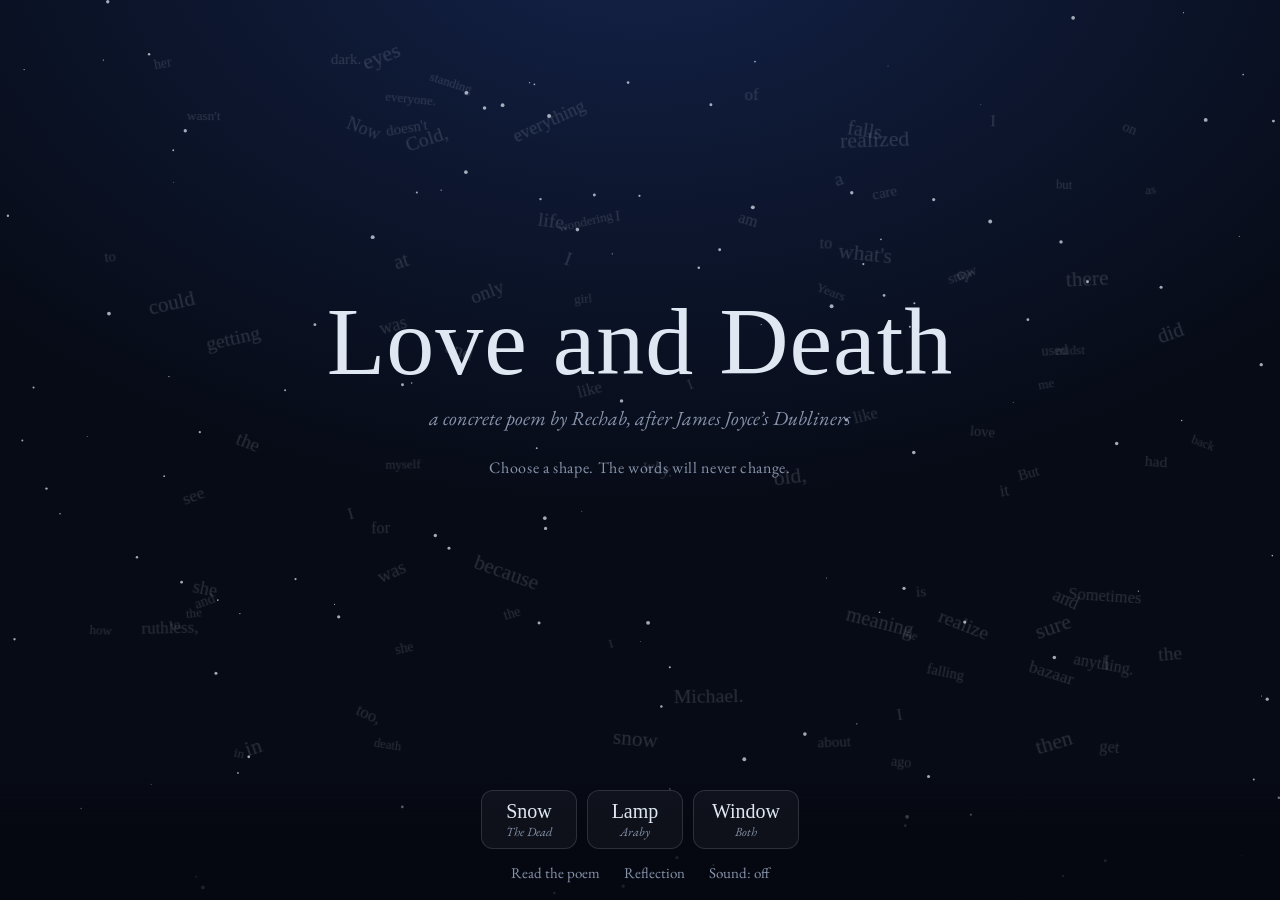
==== index.html @ 3bd70f34 "Love and Death: concrete poem with Snow, Lamp and Window shapes" ====
<!DOCTYPE html>
<html lang="en">
<head>
<meta charset="UTF-8">
<meta name="viewport" content="width=device-width, initial-scale=1, viewport-fit=cover">
<title>Love and Death · A concrete poem</title>
<meta name="description" content="Love and Death, a concrete poem by Rechab after James Joyce's Dubliners. The same words fall as snow, burn as a lamp, and frame a window.">
<meta name="theme-color" content="#070b16">
<link rel="icon" href="data:image/svg+xml,<svg xmlns='http://www.w3.org/2000/svg' viewBox='0 0 64 64'><rect width='64' height='64' rx='12' fill='%23070b16'/><text x='32' y='44' font-size='34' font-family='Georgia' text-anchor='middle' fill='%23dfe8f2'>L</text></svg>">
<link rel="preconnect" href="https://fonts.googleapis.com">
<link rel="preconnect" href="https://fonts.gstatic.com" crossorigin>
<link href="https://fonts.googleapis.com/css2?family=IM+Fell+English:ital@0;1&family=EB+Garamond:ital,wght@0,400;0,500;1,400&display=swap" rel="stylesheet">
<link rel="stylesheet" href="style.css">
</head>
<body data-mode="intro">
  <canvas id="snow" aria-hidden="true"></canvas>
  <div id="glow" aria-hidden="true"></div>

  <!-- Every word of the poem lives in here as its own element. -->
  <div id="stage" aria-hidden="true"></div>

  <header id="intro">
    <h1>Love and Death</h1>
    <p class="by">a concrete poem by Rechab, after James Joyce’s <i>Dubliners</i></p>
    <p class="hint">Choose a shape. The words will never change.</p>
  </header>

  <p id="caption" aria-live="polite"></p>

  <nav id="controls">
    <div class="shapes">
      <button data-shape="snow"><b>Snow</b><span>The Dead</span></button>
      <button data-shape="lamp"><b>Lamp</b><span>Araby</span></button>
      <button data-shape="window"><b>Window</b><span>Both</span></button>
    </div>
    <div class="extras">
      <button id="readBtn">Read the poem</button>
      <button id="aboutBtn">Reflection</button>
      <button id="soundBtn" aria-pressed="false" title="Soft winter wind">Sound: off</button>
    </div>
  </nav>

  <!-- Plain-text version of the poem -->
  <section class="panel" id="readPanel" hidden>
    <div class="paper">
      <button class="close" data-close aria-label="Close">×</button>
      <h2>Love and Death</h2>
      <p class="by">Rechab</p>
      <p id="poemText"></p>
    </div>
  </section>

  <!-- Reflection: written by Rechab -->
  <section class="panel" id="aboutPanel" hidden>
    <div class="paper">
      <button class="close" data-close aria-label="Close">×</button>
      <h2>Reflection</h2>
      <p class="by">English 4 AP · Dubliners: Artistic Representation</p>
      <div class="placeholder">
        [Rechab’s reflection goes here, in Rechab’s own words: what the three shapes mean, how they connect to the
        epiphanies in “Araby” and “The Dead,” why the words never change, and what making this taught him.]
      </div>
    </div>
  </section>

  <script src="app.js"></script>
</body>
</html>
---- style.css ----
:root{
  --night:#070b16; --night-2:#0d1730; --frost:#dfe8f2; --dim:#8794ab;
  --lamp:#ffd27a; --lamp-deep:#e59b3a; --line:rgba(223,232,242,.14);
}
*{box-sizing:border-box}
html,body{margin:0;height:100%;overflow:hidden}
body{
  font-family:'EB Garamond',Georgia,serif;color:var(--frost);
  background:radial-gradient(1200px 800px at 50% -10%,#14234a 0%,var(--night-2) 35%,var(--night) 75%);
  -webkit-font-smoothing:antialiased;transition:background 2.5s ease;
}
body[data-mode="lamp"]{background:radial-gradient(900px 700px at 50% 45%,#1d1408 0%,#0d0a06 55%,#050403 100%)}
button{font-family:inherit;color:inherit;cursor:pointer}

canvas#snow{position:fixed;inset:0;z-index:0;pointer-events:none;transition:opacity 2s ease}
body[data-mode="lamp"] canvas#snow{opacity:0}

/* Warm light behind the lamp; dims with the bazaar */
#glow{position:fixed;left:50%;top:44%;width:70vmin;height:70vmin;transform:translate(-50%,-50%);border-radius:50%;
  background:radial-gradient(circle,rgba(255,210,122,.33) 0%,rgba(229,155,58,.12) 40%,transparent 70%);
  opacity:0;pointer-events:none;z-index:0;transition:opacity 2s ease}
body[data-mode="lamp"] #glow{opacity:1}
body.dimmed #glow{opacity:.04;transition:opacity 9s ease}

/* ---------- The words ---------- */
#stage{position:fixed;inset:0;z-index:1;pointer-events:none}
.w{
  position:absolute;left:0;top:0;white-space:nowrap;line-height:1;
  font-family:'IM Fell English',Georgia,serif;color:var(--frost);
  will-change:transform,opacity;
  transition-property:transform,font-size,color,opacity,text-shadow;
  transition-timing-function:cubic-bezier(.22,.7,.2,1);
}
body[data-mode="intro"] .w{opacity:.16}
body[data-mode="lamp"] .w{color:var(--lamp);text-shadow:0 0 10px rgba(255,190,90,.75),0 0 22px rgba(229,155,58,.35)}
body.dimmed .w{color:#4a3b25!important;text-shadow:none!important;transition-duration:9s!important;transition-delay:0s!important}
body[data-mode="window"] .w.frame{color:#e9eef6}
body[data-mode="window"] .w.falling{color:#ffffff;text-shadow:0 0 8px rgba(255,255,255,.55)}

/* ---------- Intro / caption ---------- */
#intro{position:fixed;inset:0;z-index:2;display:grid;place-content:center;text-align:center;padding:0 20px 120px;transition:opacity 1.2s ease}
body:not([data-mode="intro"]) #intro{opacity:0;pointer-events:none}
h1{font-family:'IM Fell English',Georgia,serif;font-weight:400;font-size:clamp(46px,9vw,96px);margin:0;letter-spacing:.01em}
.by{color:var(--dim);font-style:italic;font-size:clamp(16px,2.2vw,20px);margin:8px 0 0}
.hint{color:var(--dim);font-size:16px;margin-top:26px;letter-spacing:.04em}
#caption{position:fixed;left:0;right:0;top:max(18px,env(safe-area-inset-top));z-index:3;text-align:center;margin:0;
  font-style:italic;color:var(--dim);font-size:16px;opacity:0;transition:opacity 1.2s ease;padding:0 16px}
#caption.on{opacity:1}

/* ---------- Controls ---------- */
#controls{position:fixed;left:0;right:0;bottom:0;z-index:4;padding:12px 14px max(14px,env(safe-area-inset-bottom));
  display:flex;flex-direction:column;align-items:center;gap:10px;
  background:linear-gradient(transparent,rgba(5,8,16,.85) 40%)}
.shapes{display:flex;gap:10px}
.shapes button{background:rgba(255,255,255,.04);border:1px solid var(--line);border-radius:12px;padding:9px 18px 8px;
  display:flex;flex-direction:column;align-items:center;min-width:96px;transition:border-color .3s,background .3s}
.shapes button b{font-family:'IM Fell English',Georgia,serif;font-weight:400;font-size:20px}
.shapes button span{font-size:12.5px;color:var(--dim);font-style:italic}
.shapes button:hover{border-color:rgba(223,232,242,.4)}
.shapes button.on{border-color:var(--frost);background:rgba(255,255,255,.09)}
body[data-mode="lamp"] .shapes button.on{border-color:var(--lamp)}
.extras{display:flex;gap:4px;flex-wrap:wrap;justify-content:center}
.extras button{background:none;border:none;color:var(--dim);font-size:15px;padding:4px 10px;border-radius:8px}
.extras button:hover{color:var(--frost)}

/* ---------- Panels ---------- */
.panel{position:fixed;inset:0;z-index:10;display:grid;place-items:center;padding:20px;background:rgba(4,6,12,.72);
  backdrop-filter:blur(4px);animation:fade .5s ease}
.panel[hidden]{display:none}
@keyframes fade{from{opacity:0}to{opacity:1}}
.paper{position:relative;max-width:620px;width:100%;max-height:86vh;overflow:auto;background:#0e1424;border:1px solid var(--line);
  border-radius:14px;padding:30px 30px 34px}
.paper h2{font-family:'IM Fell English',Georgia,serif;font-weight:400;font-size:34px;margin:0}
.paper #poemText{font-size:20px;line-height:1.75;margin-top:20px}
.close{position:absolute;top:10px;right:12px;background:none;border:none;font-size:28px;color:var(--dim)}
.placeholder{margin-top:20px;border:1px dashed rgba(223,232,242,.3);border-radius:10px;padding:18px;color:var(--dim);font-style:italic;font-size:18px;line-height:1.6}

@media (max-width:560px){
  .shapes button{min-width:0;padding:8px 13px 7px}
  .shapes button b{font-size:18px}
  .extras button{font-size:14px;padding:4px 7px}
  .paper{padding:24px 20px 26px}
  .paper #poemText{font-size:18px}
}
@media (prefers-reduced-motion:reduce){ .w{transition-duration:.01s!important;transition-delay:0s!important} }
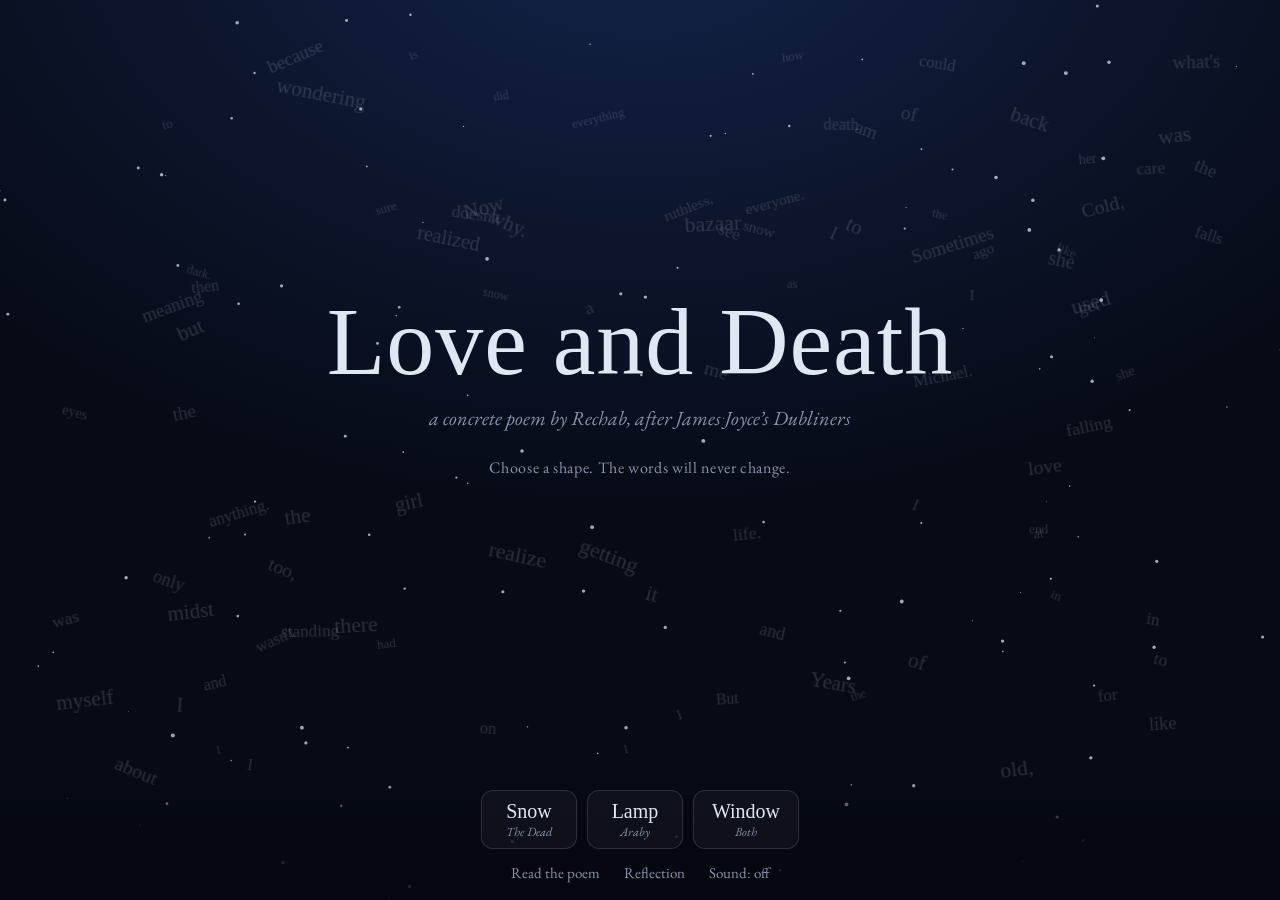
==== commit cf9bb129: "Add Rechab's reflection and screenshots" ====
--- a/index.html
+++ b/index.html
@@ -56,9 +56,12 @@
       <button class="close" data-close aria-label="Close">×</button>
       <h2>Reflection</h2>
       <p class="by">English 4 AP · Dubliners: Artistic Representation</p>
-      <div class="placeholder">
-        [Rechab’s reflection goes here, in Rechab’s own words: what the three shapes mean, how they connect to the
-        epiphanies in “Araby” and “The Dead,” why the words never change, and what making this taught him.]
+      <div class="reflection">
+        <p>I chose "Araby" and "The Dead" because they both talk about things that feel real to me: love and death. One thing that is constant in life is death. At the end of the day, we are all going to die. Love is there too, and I believe God made it. But sometimes we don't really deserve it.</p>
+        <p>In my poem, I mixed the boy from "Araby" and Gabriel into one person. They have something in common. Both of them want love, and both of them find out the truth about themselves. I see love and death as two sides of the same coin. When you really love someone, you're ready to die for them, like Michael Furey did for Gretta. Gabriel realizes he has never loved anyone like that.</p>
+        <p>The "Araby" epiphany hit me the most. The boy realizes his love was mostly about himself. I realized that, like him, my feelings for someone were sometimes more about me than about her. That was hard to admit.</p>
+        <p>I called the snow cold and ruthless. Joyce says it falls on all the living and the dead. It falls the same on everyone, but it doesn't hurt everyone the same. On a rich family's roof, it's just cold. On a homeless person with nothing to protect them, it can kill. Death is equal, but life isn't.</p>
+        <p>That's why my simulation keeps the words the same and only changes the shape. Life might look different for everyone, but the core story is the same. No matter how different your life looks, we are all going to die. Just like Joyce's characters, the shape changes, but the ending doesn't.</p>
       </div>
     </div>
   </section>
--- a/style.css
+++ b/style.css
@@ -73,6 +73,8 @@
 .paper h2{font-family:'IM Fell English',Georgia,serif;font-weight:400;font-size:34px;margin:0}
 .paper #poemText{font-size:20px;line-height:1.75;margin-top:20px}
 .close{position:absolute;top:10px;right:12px;background:none;border:none;font-size:28px;color:var(--dim)}
+.reflection{margin-top:18px;font-size:19px;line-height:1.7}
+.reflection p{margin:0 0 14px}
 .placeholder{margin-top:20px;border:1px dashed rgba(223,232,242,.3);border-radius:10px;padding:18px;color:var(--dim);font-style:italic;font-size:18px;line-height:1.6}
 
 @media (max-width:560px){
